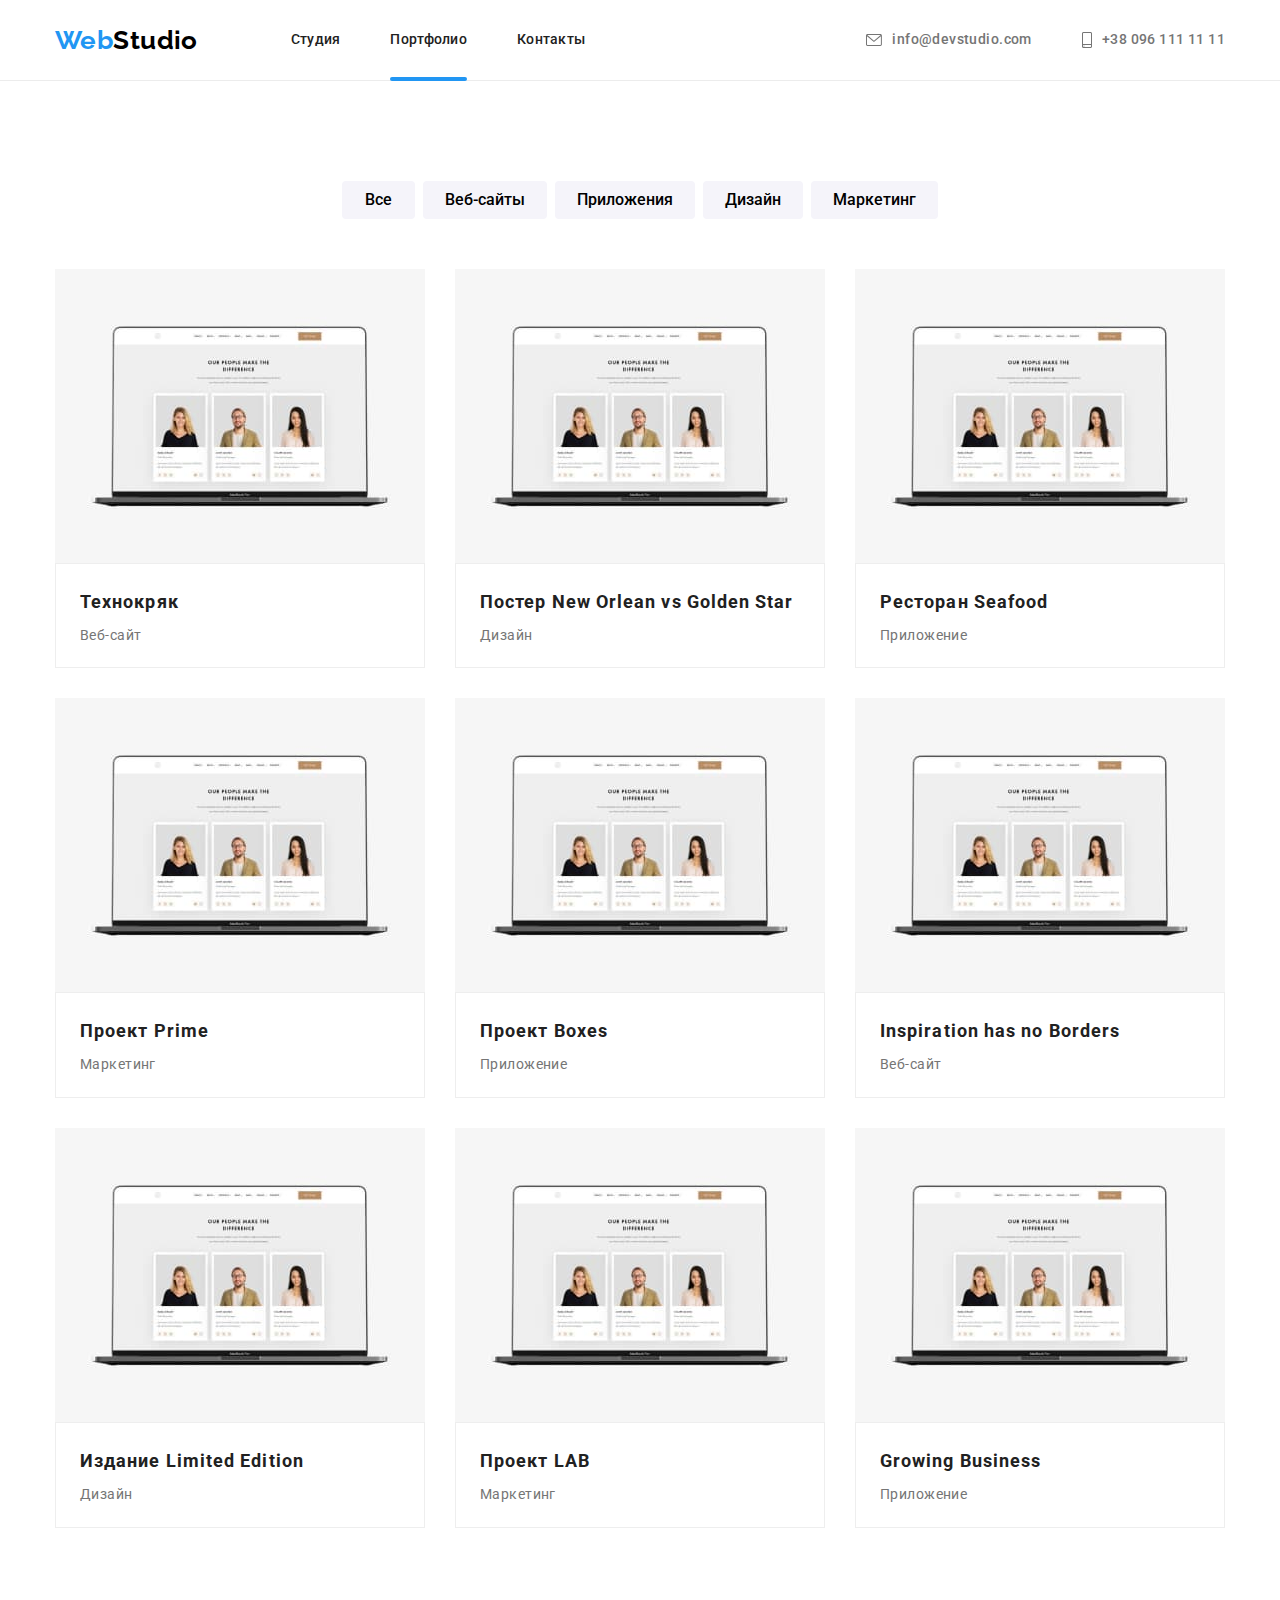
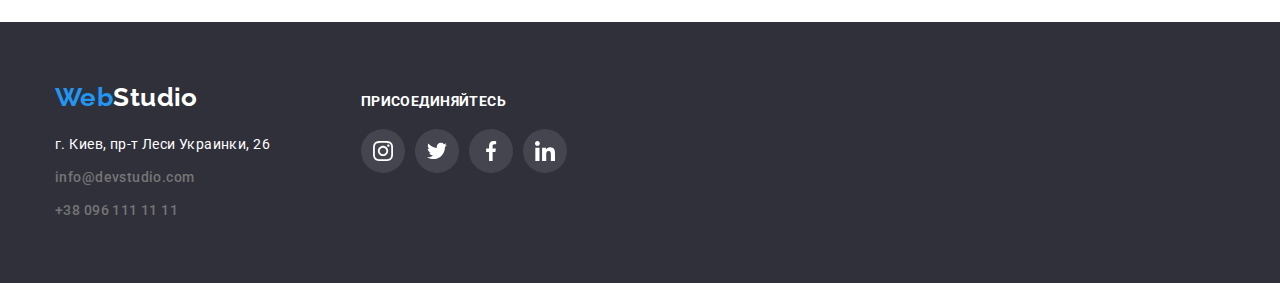
==== portfolio.html @ 0a5e96e6 "add html + css + js" ====
<!DOCTYPE html>
<html lang="en">
<head>
    <meta charset="UTF-8">
    <meta http-equiv="X-UA-Compatible" content="IE=edge">
    <meta name="viewport" content="width=device-width, initial-scale=1.0">
    <title>Document</title>
    <link rel="preconnect" href="https://fonts.googleapis.com">
    <link rel="preconnect" href="https://fonts.gstatic.com" crossorigin>
    <link href="https://fonts.googleapis.com/css2?family=Raleway:wght@700&family=Roboto:wght@400;500;700;900&display=swap" rel="stylesheet">
    <link rel="stylesheet" href="https://cdnjs.cloudflare.com/ajax/libs/modern-normalize/1.1.0/modern-normalize.min.css">
    <link rel="stylesheet" href="./css/styles.css">
</head>
<body>
    <header class="header-redact">
        <div class="container">
            <nav class="nav-redact"><a href="./index.html" class="logo">Web<span class="logo-two">Studio</span></a>
                <ul class="header-list">
                    <li class="item"><a href="./index.html" class="header-buttons">Студия</a></li>
                    <li class="item"><a href="./portfolio.html" class="header-buttons current">Портфолио</a></li>
                    <li class="item"><a href="#" class="header-buttons">Контакты</a></li>
                </ul>
            </nav>
            <ul class="header-list-two">
                <li class="item"><a href="mailto:info@devstudio.com" class="email"><svg class="email-envelope" width="16"
                            height="12">
                            <use href="./images/icons.svg#icon-envelope"></use>
                        </svg>info@devstudio.com</a></li>
                <li class="phone-contacts"><a href="tel:+380961111111" class="phone"><svg class="smartphone" width="10"
                            height="16">
                            <use href="./images/icons.svg#icon-smartphone"></use>
                        </svg>+38 096 111 11 11</a></li>
            </ul>
        </div>
    </header>

        <main>
            <section class="our-works-list">
                <div class="container">
                    <h1 class="visually-hidden">Наши работы</h1>
                    <ul class="list-ptf">
                        <li class="li-list-ptf"><button type="button" class="buttons-ptf">Все</button></li>
            
                        <li class="li-list-ptf"><button type="button" class="buttons-ptf">Веб-сайты</button></li>
            
                        <li class="li-list-ptf"><button type="button" class="buttons-ptf">Приложения</button></li>
            
                        <li class="li-list-ptf"><button type="button" class="buttons-ptf">Дизайн</button></li>
            
                        <li class="li-list-ptf"><button type="button" class="buttons-ptf">Маркетинг</button></li>
                    </ul>
            
                
                    <ul class="works-list">
                        <li class="works-list-item">
                            <a href="#" class="works-list-link">
                                <div class="portfolio-up-text-wrap"><img src="./images/portf1.jpg" alt="Ноутбук с открытым веб-сайтом" width="370" height="294">
                                <p class="portfolio-up-text">Ресурс пропонує комплексні пропозиції з різним рівнем функціоналу та сервісів. Все це дозволить відвідувачу отримати вичерпні відомості про компанію чи приватну особу.</p></div>
                            <div class="div-wl">
                                <h2 class="portfolio-title">Технокряк</h2>
                                <p class="colour-type-of-work">Веб-сайт</p>
                            </div></a>
                        </li>
                        <li class="works-list-item">
                            <a href="#" class="works-list-link">
                                <div class="portfolio-up-text-wrap"><img src="./images/portf1.jpg" alt="Ноутбук с открытым веб-сайтом" width="370" height="294">
                                <p class="portfolio-up-text">Ресурс пропонує комплексні пропозиції з різним рівнем функціоналу та сервісів. Все це дозволить відвідувачу отримати вичерпні відомості про компанію чи приватну особу.</p></div>
                            <div class="div-wl">
                                <h2 class="portfolio-title">Постер New Orlean vs Golden Star</h2>
                                <p class="colour-type-of-work">Дизайн</p>
                            </div></a>
                        </li>
                        <li class="works-list-item">
                            <a href="#" class="works-list-link">
                                <div class="portfolio-up-text-wrap"><img src="./images/portf1.jpg" alt="Ноутбук с открытым веб-сайтом" width="370" height="294">
                                <p class="portfolio-up-text">Ресурс пропонує комплексні пропозиції з різним рівнем функціоналу та сервісів. Все це дозволить відвідувачу отримати вичерпні відомості про компанію чи приватну особу.</p></div>
                            <div class="div-wl">
                                <h2 class="portfolio-title">Ресторан Seafood</h2>
                                <p class="colour-type-of-work">Приложение</p>
                            </div></a>
                        </li>
                        <li class="works-list-item">
                            <a href="#" class="works-list-link">
                                <div class="portfolio-up-text-wrap"><img src="./images/portf1.jpg" alt="Ноутбук с открытым веб-сайтом" width="370" height="294">
                                <p class="portfolio-up-text">Ресурс пропонує комплексні пропозиції з різним рівнем функціоналу та сервісів. Все це дозволить відвідувачу отримати вичерпні відомості про компанію чи приватну особу.</p></div>
                            <div class="div-wl">
                                <h2 class="portfolio-title">Проект Prime</h2>
                                <p class="colour-type-of-work">Маркетинг</p>
                            </div>
                            </a>
                        </li>
                        <li class="works-list-item">
                            <a href="#" class="works-list-link">
                                <div class="portfolio-up-text-wrap"><img src="./images/portf1.jpg" alt="Ноутбук с открытым веб-сайтом" width="370" height="294">
                                <p class="portfolio-up-text">Ресурс пропонує комплексні пропозиції з різним рівнем функціоналу та сервісів. Все це дозволить відвідувачу отримати вичерпні відомості про компанію чи приватну особу.</p></div>
                            <div class="div-wl">
                                <h2 class="portfolio-title">Проект Boxes</h2>
                                <p class="colour-type-of-work">Приложение</p>
                            </div></a>
                        </li>
                        <li class="works-list-item">
                            <a href="#" class="works-list-link">
                                <div class="portfolio-up-text-wrap"><img src="./images/portf1.jpg" alt="Ноутбук с открытым веб-сайтом" width="370" height="294">
                                <p class="portfolio-up-text">Ресурс пропонує комплексні пропозиції з різним рівнем функціоналу та сервісів. Все це дозволить відвідувачу отримати вичерпні відомості про компанію чи приватну особу.</p></div>
                            <div class="div-wl">
                                <h2 class="portfolio-title">Inspiration has no Borders</h2>
                                <p class="colour-type-of-work">Веб-сайт</p>
                            </div></a>
                        </li>
                        <li class="works-list-item">
                            <a href="#" class="works-list-link">
                                <div class="portfolio-up-text-wrap"><img src="./images/portf1.jpg" alt="Ноутбук с открытым веб-сайтом" width="370" height="294">
                                <p class="portfolio-up-text">Ресурс пропонує комплексні пропозиції з різним рівнем функціоналу та сервісів. Все це дозволить відвідувачу отримати вичерпні відомості про компанію чи приватну особу.</p></div>
                            <div class="div-wl">
                                <h2 class="portfolio-title">Издание Limited Edition</h2>
                                <p class="colour-type-of-work">Дизайн</p>
                            </div></a>
                        </li>
                        <li class="works-list-item">
                            <a href="#" class="works-list-link">
                                <div class="portfolio-up-text-wrap"><img src="./images/portf1.jpg" alt="Ноутбук с открытым веб-сайтом" width="370" height="294">
                                <p class="portfolio-up-text">Ресурс пропонує комплексні пропозиції з різним рівнем функціоналу та сервісів. Все це дозволить відвідувачу отримати вичерпні відомості про компанію чи приватну особу.</p></div>
                            <div class="div-wl">
                                <h2 class="portfolio-title">Проект LAB</h2>
                                <p class="colour-type-of-work">Маркетинг</p>
                            </div></a>
                        </li>
                        <li class="works-list-item">
                            <a href="#" class="works-list-link">
                                <div class="portfolio-up-text-wrap"><img src="./images/portf1.jpg" alt="Ноутбук с открытым веб-сайтом" width="370" height="294">
                                <p class="portfolio-up-text">Ресурс пропонує комплексні пропозиції з різним рівнем функціоналу та сервісів. Все це дозволить відвідувачу отримати вичерпні відомості про компанію чи приватну особу.</p></div>
                            <div class="div-wl">
                                <h2 class="portfolio-title">Growing Business</h2>
                                <p class="colour-type-of-work">Приложение</p>
                            </div></a>
                        </li>
                    </ul>
                </div>
            </section>
        </main>

    <footer class="section-footer">
        <div class="container">
            <div class="div-section-footer">
                <a href="./index.html" class="logo">Web<span class="logo-three">Studio</span></a>
                <address>
                    <ul class="footer-list">
                        <li class="li-fl"><a href="https://goo.gl/maps/CPtrU1FHBa2aNyZL9" target="_blank" rel="noopener noreferrer nofollow" class="where">г. Киев, пр-т Леси Украинки, 26</a></li>
                        <li class="li-fl"><a href="mailto:info@devstudio.com" class="email">info@devstudio.com</a></li>
                        <li><a href="tel:+380961111111" class="phone">+38 096 111 11 11</a></li>
                    </ul>
                </address>
            </div>
            <div>
                <p class="join-footer">Присоединяйтесь</h2>
                <ul class="media-footer-list">
                    <li class="media-footer-li"><a href="" class="media-item-footer"><svg class="instagram-footer" width="20" height="20"><use href="./images/icons.svg#icon-instagram"></use></svg></a></li>
                    <li class="media-footer-li"><a href="" class="media-item-footer"><svg class="twitter-footer" width="20" height="20"><use href="./images/icons.svg#icon-twitter"></use></svg></a></li>
                    <li class="media-footer-li"><a href="" class="media-item-footer"><svg class="facebook-footer" width="20" height="20"><use href="./images/icons.svg#icon-facebook"></use></svg></a></li>
                    <li class="media-footer-li"><a href="" class="media-item-footer"><svg class="linkedin-footer" width="20" height="20"><use href="./images/icons.svg#icon-linkedin"></use></svg></a></li>
                </ul>
            </div>
        </div>
    </footer>
</body>
</html>
---- css/styles.css ----
:root {
    --primary-text-colour: #212121;
    --accent-text-colour: #2196F3;
    --background-colour: #FFFFFF;
    --black-colour: #000;
    --grey-colour: #2F303A;
    --light-grey-colour: #757575;
    --for-one-white: #F5F4FA;
    --smth-grey: #EEEEEE;
    --for-header: #ECECEC;
    --for-media: #AFB1B8;
    
}
body {
    background-color: var(--background-colour);
    color: var(--primary-text-colour);
    font-family: 'Roboto', sans-serif;
    font-size: 14px;
    line-height: 1.71;
    letter-spacing: 0.03em;
}

a {
    display: inline-block;
    text-decoration: none;
}

img {
    display: block;
    max-width: 100%;
    height: auto;
}

.header-redact {
    border-bottom: 1px solid var(--for-header);
}
.logo {
    font-family: 'Raleway', sans-serif;
    font-weight: 700;
    font-size: 26px;
    line-height: 1.19;
    color: var(--accent-text-colour);
    margin-right: 93px;
    display: block;
    display: flex;


}

.logo-two {
    color: var(--black-colour);
    display: flex;
    
}

.logo-three {
    color: var(--background-colour);
    margin-bottom: 20px;
}

.current:after {
    content: "";
    position: absolute;
    display: block;
    width: 100%;
    height: 4px;
    bottom: -1px;
    left: 0;
    background-color: var(--accent-text-colour);
    border: none;
    border-radius: 2px;
}

.hero {
    background-image: linear-gradient(rgba(47, 48, 58, 0.4), rgba(47, 48, 58, 0.4)), url(../images/hero.jpg);
    text-align: center;
    padding-bottom: 200px;
    padding-top: 200px;
}


.order {
    display: inline-block;
    font-size: 16px;
    font-weight: 700;
    line-height: 1.875;
    cursor: pointer;
    background-color: var(--accent-text-colour);
    color: var(--background-colour);
    border: 1px transparent;
    padding: 10px 32px;
    min-width: 216px;
    border-radius: 4px;
    transition: background-color 250ms cubic-bezier(0.4, 0, 0.2, 1);
}

.order:hover, 
.order:focus {
    background: #188CE8;
    box-shadow: 0px 4px 4px rgba(0, 0, 0, 0.15);

}

.decidions {
    font-weight: 900;
    font-size: 44px;
    line-height: 1.4;   
    letter-spacing: 0.06em;
    text-transform: uppercase;
    color: var(--background-colour);
    margin-top: 0px;
    margin-bottom: 30px;


}

ul {
    padding: 0;
    margin: 0;
    list-style: none;
}


.header-list {
    margin: 0;
    padding: 0;
    display: block;
    display: flex;
    align-items: center;
}

.header-list-two {
    margin: 0;
    padding: 0;
    display: block;
    display: flex;
    align-items: center;
}

.header-list .item {
    margin-right: 50px;
}

.header-list .item:last-child {
    margin-right: 0;
}

.header-list .phone-contacts {
    margin-right: 0;
}

.header-list:hover, 
.header-list:focus,
.footer-list:hover
.footer-list:focus {
    color: var(--accent-text-colour);
}


.header-list-two .item {
    margin-right: 50px;
}

.header-list-two:hover, 
.header-list-two:focus {
    color: var(--accent-text-colour);
}

.header-buttons {
    position: relative;
    font-weight: 500;
    font-size: 14px;
    line-height: 1.14;
    letter-spacing: 0.02em;
    color: var(--primary-text-colour);
    padding-top: 32px;
    padding-bottom: 32px;
    display: inline-block;
    transition: color 250ms cubic-bezier(0.4, 0, 0.2, 1);

}


.header-buttons:hover, 
.header-buttons:focus {
    color: var(--accent-text-colour);
}

.phone, .email {
    color: var(--light-grey-colour);
    font-weight: 500;
    display: flex;
    align-items: center;
    fill: currentColor;
    transition: color 250ms cubic-bezier(0.4, 0, 0.2, 1);
}

.email-envelope {
    margin-right: 10px;
}

.smartphone {
    margin-right: 10px;
}

.smartphone:hover,
.smartphone:focus {
    fill: var(--accent-text-colour);
}


.phone:focus,
.phone:hover{
    color: var(--accent-text-colour);
}

.email:focus, 
.email:hover {
    color: var(--accent-text-colour);
}


.p-text {
    font-weight: 400;
    font-size: 14px;
    line-height: 1.7;
    color: var(--light-grey-colour);
    margin: 0;
}

.p-textns {
    font-weight: 400;
    font-size: 14px;
    line-height: 1.7;
    color: var(--light-grey-colour);
    text-align: center; 
    margin: 0;
    margin-bottom: 16px;
}

.media-item-list {
    display: flex;
    margin-right: 10px;
    align-items: center;
    padding: 0;
}

.media-item {
    width: 44px;
    height: 44px;
    border-radius: 50%;
    background-color: var(--background-colour);
    color: var(--for-media);
    fill: currentColor;
    display: flex;
    align-items: center;
    justify-content: center;
    transition: color 250ms cubic-bezier(0.4, 0, 0.2, 1), background-color 250ms cubic-bezier(0.4, 0, 0.2, 1);

}

.media-item-list:last-child {
    margin-right: 0px;
    gap: 10px;
}


.media-item:hover,
.media-item:focus {
    background-color: var(--accent-text-colour);
    color: var(--background-colour);
}

.instagram:hover,
.instagram:focus {
    fill: var(--background-colour);
}

.twitter:hover,
.twitter:focus {
    fill: var(--background-colour);
}

.facebook:hover,
.facebook:focus {
    fill: var(--background-colour);
}

.linkedin:hover,
.linkedin:focus {
    fill: var(--background-colour);
}

.section-osobennosti {
    padding-top: 94px;
}

.our-works-list {
    padding-bottom: 94px;
    padding-top: 100px;
}

.works-list-link {
    transition: box-shadow 250ms cubic-bezier(0.4, 0, 0.2, 1);
}


.works-list-link:focus, 
.works-list-link:hover {
    box-shadow: 0px 1px 1px rgba(0, 0, 0, 0.12), 0px 4px 4px rgba(0, 0, 0, 0.06), 1px 4px 6px rgba(0, 0, 0, 0.16);
}

.our-team, .what-we-do, .nashi-osobennosti {
    font-weight: 700;
    font-size: 36px;
    line-height: 1.7;
    text-align: center;
    margin-top: 0;
    margin-bottom: 50px;
}
.section-what-we-do {
    padding-bottom: 94px;
    padding-top: 94px;

}

.ot-list {
    display: flex;
}

.ot-list .team-item:not(:last-child) {
    margin-right: 30px;
}

.team-item:last-child {
    margin-right: 0;
}


.team-item {
    box-shadow: 0px 1px 3px rgba(0, 0, 0, 0.12), 0px 1px 1px rgba(0, 0, 0, 0.14), 0px 2px 1px rgba(0, 0, 0, 0.2);
    border-radius: 0px 0px 4px 4px;
}

.wwd-list {
    display: flex;
    margin-bottom: 0;
    margin-top: 0;
    padding-left: 0;
}

.wwd-list .photoes {
    margin-right: 30px;
}

.wwd-list .photoes:last-child {
    margin-right: 0px;
}

.what-we-do-div {
    position: relative;
}

.what-we-do-wrap {
    font-weight: 700;
    font-size: 14px;
    line-height: 1.14;
    text-align: center;
    letter-spacing: 0.03em;
    text-transform: uppercase;
    color: var(--background-colour);
    background-color: rgba(47, 48, 58, 0.8);
    padding-top: 27px;
    width: 370px;
    height: 70px;
    position: absolute;
    bottom: 0;
    margin: 0;

}

.visually-hidden {
    position: absolute;
    white-space: nowrap;
    width: 1px;
    height: 1px;
    overflow: hidden;
    border: 0;
    padding: 0;
    clip: rect(0 0 0 0);
    clip-path: inset(50%);
    margin: -1px;
}

.container {
    width: 1200px;
    padding-left: 15px;
    padding-right: 15px;
    margin: 0 auto;
}

.section-footer .container {
    display: flex;
    align-items: baseline;
}

.hero-container {
    width: 696px;
}

.nav-redact {
    margin-right: auto;
    display: flex;
    align-items: center;
}

.header-redact .container {
    display: flex;
    align-items: center;
}

.section-of-team {
    background-color: var(--for-one-white);
    padding-top: 94px;
    padding-bottom: 94px;
    margin-left: 0;
    margin-bottom: 0;
    margin-top: 0;
}

.name-role {
    padding: 30px;
}

.name-surname {
    font-weight: 500;
    font-size: 16px;
    line-height: 1.19;
    text-align: center;
    margin-top: 0;
    margin-bottom: 10px;
}

.team-item {
    background-color: var(--background-colour);
}

.na-os-list {
    display: flex;
    padding-left: 0px;
}

.li-na-os-list {
    margin-right: 30px;
}


.diagram-fon, .clock-fon, .antenna-fon, .astronaut-fon {
    background-color: var(--for-one-white);
    width: 270px;
    height: 120px;
    display: flex;
    align-items: center;
    justify-content: center;
    margin-bottom: 20px;
}

.our-sp {
    margin-top: 0;
    font-weight: 700;
    font-size: 14px;
    line-height: 1.14;
    text-transform: uppercase;
}

.footer-list {
    font-style: normal;
    margin: 0;
    padding: 0;

}

.our-clients {
    font-weight: 700;
    font-size: 36px;
    line-height: 1.17;
    text-align: center;
    letter-spacing: 0.03em;
    margin: 0;
    margin-bottom: 50px;
}


.clients {
    padding-top: 94px;
    padding-bottom: 94px;
}

.clients-list
 {
    display: flex;
}

.link-of-clients-list {
    border: 1px solid var(--for-media);
    width: 100%;
    height: 100%;
    display: flex;
    align-items: center;
    justify-content: center;
    color: var(--for-media);
    fill: currentColor;
    transition: color 250ms cubic-bezier(0.4, 0, 0.2, 1), border 250ms cubic-bezier(0.4, 0, 0.2, 1);
}

.link-of-clients-list:hover, 
.link-of-clients-list:focus {
    color: var(--accent-text-colour);
    border: 1px solid var(--accent-text-colour);
}

.clients-svg:hover,
.clients-svg:focus {
    fill: currentColor;
}


.li-of-clients {
    border-radius: 4px;
    margin-right: 30px;
    width: 170px;
    height: 92px;
}

.li-of-clients:last-child {
    margin-right: 0;
}

.li-of-clients:hover, 
.li-of-clients:focus {
    border: 1px solid var(--accent-text-colour);

}

.li-fl:not(:last-child) {
    margin-bottom: 9px;
}

.section-footer {
    background-color: var(--grey-colour);
    padding-top: 60px;
    padding-bottom: 60px;
    display: flex;
}

.where {
    font-size: 14px;
    line-height: 1.7;
    color: var(--background-colour);
    background-color: var(--grey-colour);
    transition: color 250ms cubic-bezier(0.4, 0, 0.2, 1);
}

.where:hover, .where:focus {
    color: var(--accent-text-colour);
}

.div-section-footer {
    margin-right: 70px;
}

.address-footer {
    display: flex;
}

.join-footer {
    font-weight: 700;
    font-size: 14px;
    line-height: 16px;
    margin-top: 0;
    margin-bottom: 20px;
    letter-spacing: 0.03em;
    text-transform: uppercase;
    color: var(--background-colour);
}

.media-footer-list {
    display: flex;
    align-items: center;
    margin-bottom: 0;
}

.media-footer-li {
    margin-right: 10px;
}

.media-footer-li:last-child {
    margin-right: 0;
}

.media-item-footer {
    width: 44px;
    height: 44px;
    border-radius: 50%;
    background-color: rgba(255, 255, 255, 0.1);
    display: flex;
    align-items: center;
    justify-content: center;
    transition: background-color 250ms cubic-bezier(0.4, 0, 0.2, 1);

}

.media-item-footer:hover,
.media-item-footer:focus {
    background-color: var(--accent-text-colour);
}

.instagram-footer, .twitter-footer,
.facebook-footer, .linkedin-footer {
    fill: var(--background-colour);
}


.instagram-footer:focus,
.instagram-footer:hover {
    fill: var(--background-colour)
}

.twitter-footer:focus,
.twitter-footer:hover {
    fill: var(--background-colour)
}


.facebook-footer:focus,
.facebook-footer:hover {
    fill: var(--background-colour)
}

.linkedin-footer:focus,
.linkedin-footer:hover {
    fill: var(--background-colour)
}

.list-ptf {
    display: flex;
    margin-bottom: 50px;
    padding-left: 0;
    justify-content: center;
}

.list-ptf .li-list-ptf {
    margin-right: 8px;
}

.list-ptf :last-child {
    margin-right: 0;
}
.buttons-ptf {
    display: inline-block;
    cursor: pointer;
    font-size: 16px;
    line-height: 1.6;
    font-weight: 500;
    text-align: center;
    font-family: inherit;
    background-color: var(--for-one-white);
    border: 1px transparent;
    border-radius: 4px;
    padding: 6px 22px;
    min-width: 73px;
    transition: box-shadow 250ms cubic-bezier(0.4, 0, 0.2, 1);
    transition: color 250ms cubic-bezier(0.4, 0, 0.2, 1);
    transition: background-color 250ms cubic-bezier(0.4, 0, 0.2, 1);


}

.works-list {
    display: flex;
    flex-wrap: wrap;
    text-align: center;
    margin: 0;
    padding: 0;
    margin-right: -30px;
    margin-bottom: -30px;
}

.works-list .works-list-item {
    width: 370px;
    margin-right: 30px;
    margin-bottom: 30px;

}

.works-list-item:hover .portfolio-up-text, .works-list-item:focus .portfolio-up-text {
    transform: translateY(0);
}

.portfolio-up-text-wrap {
    position: relative;
    overflow: hidden;
}

.portfolio-up-text {
    position: absolute;
    text-align: start;
    top: 0;
    left: 0;
    font-weight: 400;
    font-size: 18px;
    line-height: 1.56;
    letter-spacing: 0.03em;
    color: #FFFFFF;
    background-color: rgba(33, 150, 243, 0.9);
    padding: 63px 24px;
    height: 100%;
    transform: translateY(100%);    
    transition: transform 250ms cubic-bezier(0.4, 0, 0.2, 1);

}



.div-wl {
    padding: 20px 24px;
    border: 1px solid var(--smth-grey);
}

.portfolio-title {
    font-size: 18px;
    line-height: 2;
    letter-spacing: 0.06em;
    margin-top: 0;
    margin-bottom: 4px;
    text-align: start;
    color: var(--primary-text-colour);
}

.buttons-ptf:hover,
.buttons-ptf:focus {
    background-color: var(--accent-text-colour);
    color: var(--background-colour);
    box-shadow: 0px 3px 1px rgba(0, 0, 0, 0.1), 0px 1px 2px rgba(0, 0, 0, 0.08), 0px 2px 2px rgba(0, 0, 0, 0.12);

}

.colour-type-of-work {
    color: var(--light-grey-colour);
    margin: 0;
    text-align: start;
}


.backdrop {
    position: fixed;
    top: 0;
    width: 100%;
    height: 100%;
    background-color: rgba(48, 48, 48, 0.467);
    transition: opacity 250ms cubic-bezier(0.4, 0, 0.2, 1), visibility 250ms;
}

.modal {
    position: absolute;
    width: 528px;
    min-height: 581px;
    background-color: var(--background-colour);
    box-shadow: 0px 1px 3px rgba(0, 0, 0, 0.12), 0px 1px 1px rgba(0, 0, 0, 0.14), 0px 2px 1px rgba(0, 0, 0, 0.2);
    border-radius: 4px;
    top: 50%;
    left: 50%;
    transform: translate(-50%, -50%) scale(1);
    transition: transform 250ms;
}

.backdrop.is-hidden .modal {
    transform: translate(-50%, -50%) scale(0);
}

.modal-close {
    position: absolute;
    right: 8px;
    top: 8px;
    width: 30px;
    height: 30px;
    border: 1px solid rgba(0, 0, 0, 0.1);
    border-radius: 50%;
    background-color: transparent;
}

.modal-icon {
    position: absolute;
    top: 50%;
    left: 50%;
    transform: translate(-50%, -50%);
}


.is-hidden {
    opacity: 0;
    visibility: hidden;
    pointer-events: none;
}

.no-scroll {
    overflow: hidden;
}
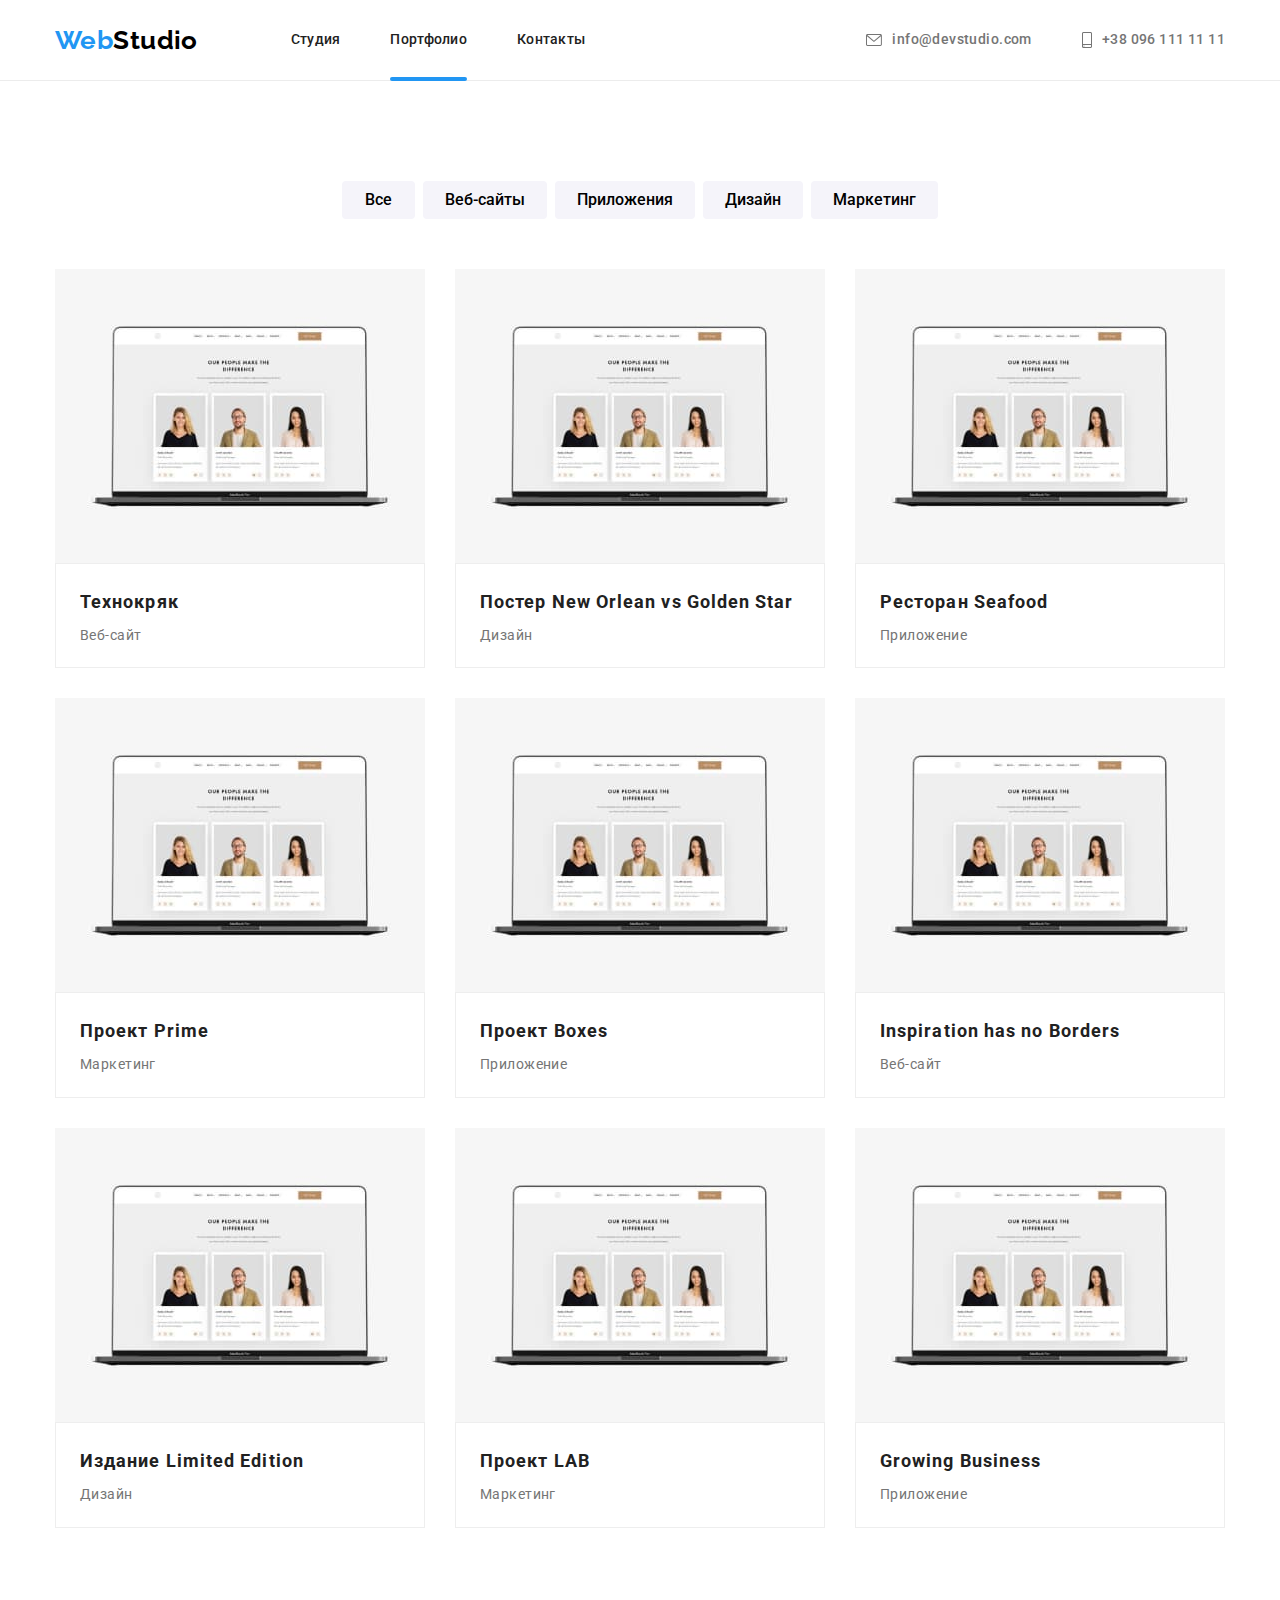
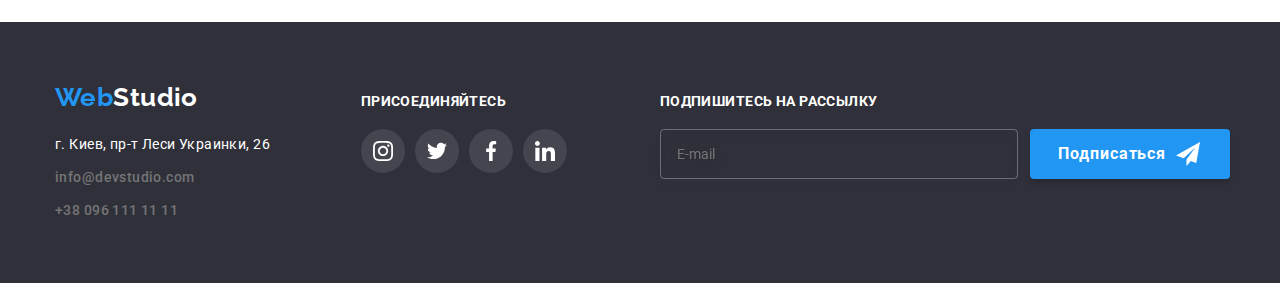
==== commit 2606a619: "checkups" ====
--- a/portfolio.html
+++ b/portfolio.html
@@ -151,7 +151,7 @@
                     </ul>
                 </address>
             </div>
-            <div>
+            <div class="div-footer-join">
                 <p class="join-footer">Присоединяйтесь</h2>
                 <ul class="media-footer-list">
                     <li class="media-footer-li"><a href="" class="media-item-footer"><svg class="instagram-footer" width="20" height="20"><use href="./images/icons.svg#icon-instagram"></use></svg></a></li>
@@ -160,6 +160,14 @@
                     <li class="media-footer-li"><a href="" class="media-item-footer"><svg class="linkedin-footer" width="20" height="20"><use href="./images/icons.svg#icon-linkedin"></use></svg></a></li>
                 </ul>
             </div>
+            <div>
+                <p class="footer-rassilka">Подпишитесь на рассылку</p>
+                <form class="online-form">
+                    <input type="email" class="online-input" placeholder="E-mail">
+                    <button type="submit" class="online-btn">Подписаться <svg class="send-icon" width="24" height="24"><use href="./images/icons.svg#icon-icon-send"></use></svg></button>
+                </form>
+
+            </div>
         </div>
     </footer>
 </body>
--- a/css/styles.css
+++ b/css/styles.css
@@ -573,6 +573,10 @@
     display: flex;
 }
 
+.div-footer-join {
+    margin-right: 93px;
+}
+
 .join-footer {
     font-weight: 700;
     font-size: 14px;
@@ -584,6 +588,17 @@
     color: var(--background-colour);
 }
 
+.footer-rassilka {
+    font-weight: 700;
+    font-size: 14px;
+    line-height: 16px;
+    margin-top: 0;
+    margin-bottom: 20px;
+    letter-spacing: 0.03em;
+    text-transform: uppercase;
+    color: var(--background-colour);
+}
+
 .media-footer-list {
     display: flex;
     align-items: center;
@@ -640,6 +655,46 @@
 .linkedin-footer:focus,
 .linkedin-footer:hover {
     fill: var(--background-colour)
+}
+
+
+.online-input {
+    width: 358px;
+    height: 50px;
+    border: 1px solid rgba(255, 255, 255, 0.3);
+    filter: drop-shadow(0px 4px 4px rgba(0, 0, 0, 0.15));
+    border-radius: 4px;
+    background-color: transparent;
+    padding-right: 16px;
+    padding-left: 16px;
+    margin-right: 12px;
+}
+
+.online-form {
+    display: flex;
+}
+
+.online-btn {
+    width: 200px;
+    height: 50px;
+    background: var(--accent-text-colour);
+    box-shadow: 0px 4px 4px rgba(0, 0, 0, 0.15);
+    border-radius: 4px;
+    border: 1px transparent;
+    font-weight: 700;
+    font-size: 16px;
+    line-height: 1.8;
+    color: var(--background-colour);
+    display: flex;
+    align-items: center;
+    text-align: center;
+    padding-left: 28px;
+    letter-spacing: 0.06em; 
+}
+
+.send-icon {
+    fill: var(--background-colour);
+    margin-left: 10px;
 }
 
 .list-ptf {
@@ -772,6 +827,7 @@
     left: 50%;
     transform: translate(-50%, -50%) scale(1);
     transition: transform 250ms;
+    padding: 40px;
 }
 
 .backdrop.is-hidden .modal {
@@ -796,6 +852,10 @@
     transform: translate(-50%, -50%);
 }
 
+.modal-icon:focus, .modal-icon:hover {
+    fill: var(--accent-text-colour);
+}
+
 
 .is-hidden {
     opacity: 0;
@@ -805,4 +865,146 @@
 
 .no-scroll {
     overflow: hidden;
+}
+
+.modal-title {
+    font-weight: 700;
+    font-size: 20px;
+    line-height: 1.15;
+    text-align: center;
+    letter-spacing: 0.03em;
+    color: var(--primary-text-colour);
+    margin-bottom: 30px;
+    margin-top: 0;
+}
+
+.form-input {
+    padding-left: 42px;
+    padding-right: 42px;
+    width: 100%;
+    height: 40px;
+    border: 1px solid rgba(33, 33, 33, 0.2);
+    border-radius: 4px;
+    font-size: 12px;
+}
+
+.form-input:focus {
+    outline-color: var(--accent-text-colour) ;
+}
+
+.input-wrap {
+    position: relative;
+}
+
+.input-field {
+    margin-bottom: 10px;
+}
+
+.modal-form-p {
+    font-weight: 400;
+    font-size: 12px;
+    line-height: 1.17;
+    letter-spacing: 0.01em;
+    color: var(--light-grey-colour);
+}
+
+.form-input-comment {
+    width: 448px;
+    height: 120px;
+    border: 1px solid rgba(33, 33, 33, 0.2);
+    border-radius: 4px;
+    padding-left: 16px;
+    padding-top: 12px;
+    resize: none;
+}
+
+.form-input-comment:focus {
+    outline-color: var(--accent-text-colour);
+}
+
+.form-input-comment::placeholder {
+    position: absolute;
+    font-weight: 400;
+    font-size: 12px;
+    line-height: 1.17;
+    letter-spacing: 0.01em; 
+    color: rgba(117, 117, 117, 0.5);
+}
+
+
+.modal-form-svg {
+    position: absolute;
+    left: 15px;
+    top: 50%;
+    transform: translateY(-50%);
+}
+
+.form-input:focus + .modal-form-svg {
+    fill: var(--accent-text-colour);
+}
+
+.button-field {
+    text-align: center;
+}
+
+.send-btn {
+    background-color: var(--accent-text-colour);
+    color: var(--background-colour);
+    width: 200px;
+    height: 50px;
+    border: 1px transparent;
+    border-radius: 4px;
+    font-weight: 700;
+    font-size: 16px;
+    line-height: 1.8;
+    align-items: center;
+    text-align: center;
+    letter-spacing: 0.06em;
+
+}
+
+.check-text {
+    font-weight: 400;
+    font-size: 14px;
+    line-height: 1.71;
+
+    letter-spacing: 0.03em;
+
+    color: var(--light-grey-colour);
+}
+
+.send-btn:hover,
+.send-btn:focus {
+    background: #188CE8;
+    box-shadow: 0px 4px 4px rgba(0, 0, 0, 0.15);
+}
+
+.check-text span {
+    width: 16px;
+    height: 15px;
+    border: 2px solid var(--primary-text-colour);
+    border-radius: 3px;
+    margin-right: 5px;
+    display: flex;
+    align-items: center;
+    justify-content: center;
+    transition: background-color 250ms cubic-bezier(0.4, 0, 0.2, 1);
+}
+
+.check-icon {
+    fill: transparent;
+}
+
+.input-check:checked + .check-text span {
+    background-color: var(--accent-text-colour);
+    border: none;
+}
+
+.input-check:checked + .check-text .check-icon {
+    fill: var(--background-colour);
+    border: none;
+}
+
+.link-input {
+    color: var(--accent-text-colour);
 }